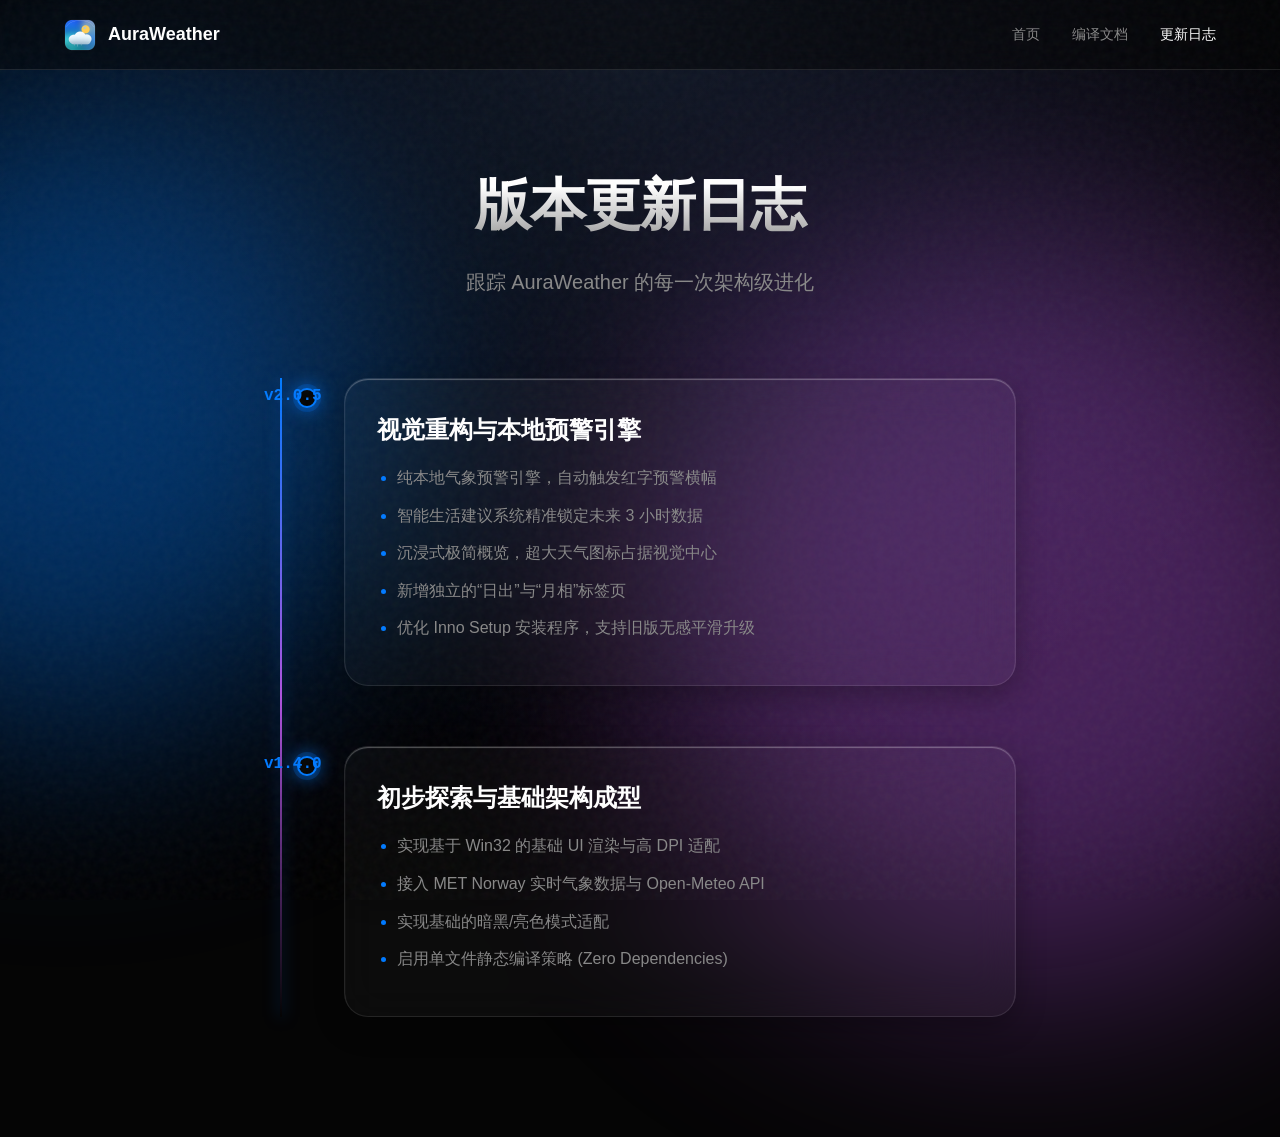
==== changelog.html @ 63a0156e "page" ====
<!DOCTYPE html>
<html lang="zh-CN">
<head>
    <meta charset="UTF-8">
    <meta name="viewport" content="width=device-width, initial-scale=1.0">
    <title>更新日志 - AuraWeather</title>
    <link rel="icon" type="image/png" href="logo.png">
    <style>
        :root {
            --bg: #050505;
            --text-main: #ffffff;
            --text-muted: #888888;
            --brand-blue: #007aff;
            --brand-purple: #af52de;
            --glass-bg: rgba(255, 255, 255, 0.03);
            --glass-border: rgba(255, 255, 255, 0.1);
            --glass-highlight: rgba(255, 255, 255, 0.3);
            --font-sans: -apple-system, BlinkMacSystemFont, "SF Pro Display", "Helvetica Neue", sans-serif;
        }
        * { margin: 0; padding: 0; box-sizing: border-box; -webkit-font-smoothing: antialiased; }
        
        body {
            background-color: var(--bg); color: var(--text-main);
            font-family: var(--font-sans); line-height: 1.6; overflow-x: hidden;
        }
        /* 全局噪点与极光 */
        body::before {
            content: ""; position: fixed; inset: 0; z-index: 9999; pointer-events: none;
            background-image: url("data:image/svg+xml,%3Csvg viewBox='0 0 200 200' xmlns='http://www.w3.org/2000/svg'%3E%3Cfilter id='noiseFilter'%3E%3CfeTurbulence type='fractalNoise' baseFrequency='0.65' numOctaves='3' stitchTiles='stitch'/%3E%3C/filter%3E%3Crect width='100%25' height='100%25' filter='url(%23noiseFilter)'/%3E%3C/svg%3E");
            opacity: 0.04;
        }
        .fluid-bg { position: fixed; inset: 0; z-index: -1; background: radial-gradient(circle at 50% 0%, #111827 0%, #000 70%); }
        .blob { position: absolute; border-radius: 50%; filter: blur(120px); opacity: 0.4; animation: float 20s infinite alternate; }
        .blob-1 { width: 50vw; height: 50vw; background: var(--brand-blue); top: 10vh; left: -20vw; }
        .blob-2 { width: 60vw; height: 60vw; background: var(--brand-purple); bottom: -10vh; right: -10vw; animation-delay: -5s; }
        @keyframes float { 100% { transform: translate(5%, 10%) scale(1.1); } }

        /* 导航栏 */
        nav {
            position: fixed; top: 0; width: 100%; height: 70px; z-index: 1000;
            display: flex; justify-content: center; align-items: center;
            background: rgba(5, 5, 5, 0.5); backdrop-filter: blur(20px); border-bottom: 1px solid var(--glass-border);
        }
        .nav-inner { width: 100%; max-width: 1200px; padding: 0 24px; display: flex; justify-content: space-between; align-items: center; }
        .brand { display: flex; align-items: center; gap: 12px; font-size: 18px; font-weight: 700; color: #fff; text-decoration: none; }
        .brand img { width: 32px; height: 32px; border-radius: 8px; }
        .nav-links { display: flex; gap: 32px; }
        .nav-links a { color: var(--text-muted); text-decoration: none; font-size: 14px; font-weight: 500; transition: color 0.3s; }
        .nav-links a:hover, .nav-links a.active { color: #fff; }

        /* 头部 */
        .header { text-align: center; padding: 160px 24px 80px; }
        .header h1 { font-size: 56px; font-weight: 800; letter-spacing: -0.02em; margin-bottom: 16px;
            background: linear-gradient(180deg, #fff 30%, #888 100%);
            -webkit-background-clip: text; -webkit-text-fill-color: transparent;
        }
        .header p { font-size: 20px; color: var(--text-muted); }

        /* 时间线 */
        .timeline { max-width: 800px; margin: 0 auto 120px; padding: 0 24px; position: relative; }
        /* 中央发光贯穿线 */
        .timeline::before {
            content: ''; position: absolute; top: 0; left: 40px; bottom: 0; width: 2px;
            background: linear-gradient(to bottom, var(--brand-blue), var(--brand-purple), transparent);
            box-shadow: 0 0 15px rgba(0, 122, 255, 0.5);
        }

        .timeline-item { position: relative; padding-left: 80px; margin-bottom: 60px; }
        /* 节点脉冲光效 */
        .timeline-item::before {
            content: ''; position: absolute; left: 33px; top: 10px; width: 16px; height: 16px;
            background: var(--bg); border: 2px solid var(--brand-blue); border-radius: 50%;
            box-shadow: 0 0 0 4px rgba(0, 122, 255, 0.2), 0 0 20px var(--brand-blue);
            transition: all 0.3s;
        }
        .timeline-item:hover::before { background: var(--brand-blue); box-shadow: 0 0 0 6px rgba(0,122,255,0.3), 0 0 30px var(--brand-blue); }

        /* 左侧版本号 */
        .version-tag {
            position: absolute; left: 0; top: 6px; font-family: "SF Mono", monospace;
            font-size: 16px; font-weight: 700; color: var(--brand-blue);
        }

        /* 玻璃卡片 */
        .glass-card {
            background: var(--glass-bg); border: 1px solid var(--glass-border);
            border-radius: 24px; padding: 32px; backdrop-filter: blur(20px);
            box-shadow: inset 0 1px 1px var(--glass-highlight), 0 10px 30px rgba(0,0,0,0.3);
            transition: transform 0.3s, border-color 0.3s;
        }
        .glass-card:hover { transform: translateY(-2px); border-color: rgba(255,255,255,0.2); }
        
        .glass-card h2 { font-size: 24px; font-weight: 700; color: #fff; margin-bottom: 16px; }
        .glass-card ul { padding-left: 20px; color: var(--text-muted); font-size: 16px; }
        .glass-card li { margin-bottom: 12px; }
        .glass-card li::marker { color: var(--brand-blue); }

        @media (max-width: 900px) {
            .nav-links { display: none; }
            .header h1 { font-size: 40px; }
            .timeline { padding-left: 10px; }
            .timeline::before { left: 20px; }
            .timeline-item { padding-left: 50px; }
            .timeline-item::before { left: 13px; }
            .version-tag { position: static; display: block; margin-bottom: 12px; }
        }
    </style>
</head>
<body>
    <div class="fluid-bg"><div class="blob blob-1"></div><div class="blob blob-2"></div></div>

    <nav>
        <div class="nav-inner">
            <a href="index.html" class="brand"><img src="logo.png" alt="Logo"> AuraWeather</a>
            <div class="nav-links">
                <a href="index.html">首页</a>
                <a href="docs.html">编译文档</a>
                <a href="changelog.html" class="active">更新日志</a>
            </div>
        </div>
    </nav>

    <header class="header">
        <h1>版本更新日志</h1>
        <p>跟踪 AuraWeather 的每一次架构级进化</p>
    </header>

    <main class="timeline">
        <!-- v2.0.5 -->
        <div class="timeline-item">
            <div class="version-tag">v2.0.5</div>
            <div class="glass-card">
                <h2>视觉重构与本地预警引擎</h2>
                <ul>
                    <li>纯本地气象预警引擎，自动触发红字预警横幅</li>
                    <li>智能生活建议系统精准锁定未来 3 小时数据</li>
                    <li>沉浸式极简概览，超大天气图标占据视觉中心</li>
                    <li>新增独立的“日出”与“月相”标签页</li>
                    <li>优化 Inno Setup 安装程序，支持旧版无感平滑升级</li>
                </ul>
            </div>
        </div>

        <!-- v1.4.0 -->
        <div class="timeline-item">
            <div class="version-tag">v1.4.0</div>
            <div class="glass-card">
                <h2>初步探索与基础架构成型</h2>
                <ul>
                    <li>实现基于 Win32 的基础 UI 渲染与高 DPI 适配</li>
                    <li>接入 MET Norway 实时气象数据与 Open-Meteo API</li>
                    <li>实现基础的暗黑/亮色模式适配</li>
                    <li>启用单文件静态编译策略 (Zero Dependencies)</li>
                </ul>
            </div>
        </div>
    </main>
</body>
</html>
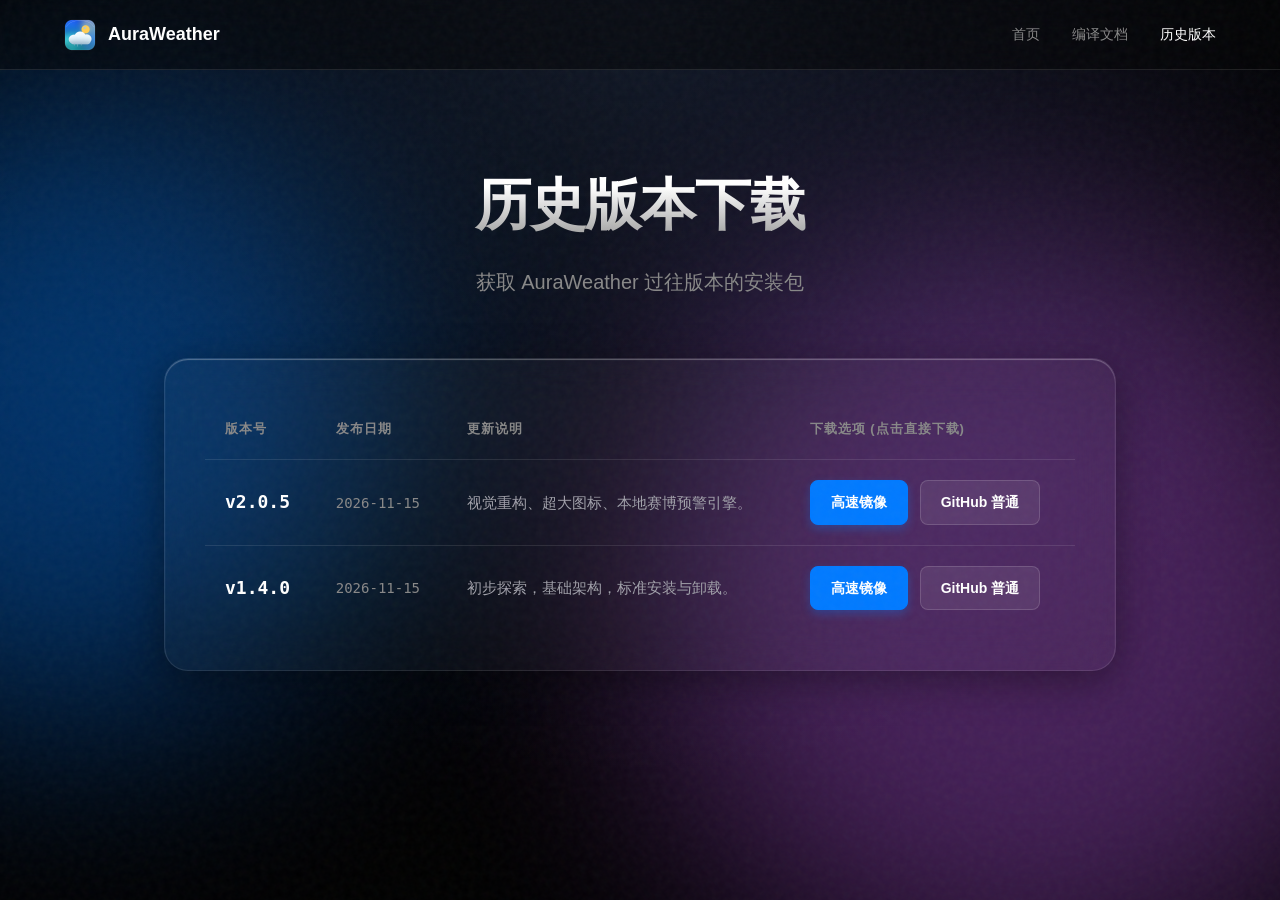
==== commit e62f5d1a: "update" ====
--- a/changelog.html
+++ b/changelog.html
@@ -3,12 +3,13 @@
 <head>
     <meta charset="UTF-8">
     <meta name="viewport" content="width=device-width, initial-scale=1.0">
-    <title>更新日志 - AuraWeather</title>
+    <title>历史版本 - AuraWeather</title>
     <link rel="icon" type="image/png" href="logo.png">
     <style>
         :root {
             --bg: #050505;
             --text-main: #ffffff;
+            --text-secondary: #a1a1aa;
             --text-muted: #888888;
             --brand-blue: #007aff;
             --brand-purple: #af52de;
@@ -16,19 +17,14 @@
             --glass-border: rgba(255, 255, 255, 0.1);
             --glass-highlight: rgba(255, 255, 255, 0.3);
             --font-sans: -apple-system, BlinkMacSystemFont, "SF Pro Display", "Helvetica Neue", sans-serif;
+            --font-mono: "SF Mono", "Fira Code", monospace;
         }
         * { margin: 0; padding: 0; box-sizing: border-box; -webkit-font-smoothing: antialiased; }
         
-        body {
-            background-color: var(--bg); color: var(--text-main);
-            font-family: var(--font-sans); line-height: 1.6; overflow-x: hidden;
-        }
+        body { background-color: var(--bg); color: var(--text-main); font-family: var(--font-sans); line-height: 1.6; overflow-x: hidden; }
+        
         /* 全局噪点与极光 */
-        body::before {
-            content: ""; position: fixed; inset: 0; z-index: 9999; pointer-events: none;
-            background-image: url("data:image/svg+xml,%3Csvg viewBox='0 0 200 200' xmlns='http://www.w3.org/2000/svg'%3E%3Cfilter id='noiseFilter'%3E%3CfeTurbulence type='fractalNoise' baseFrequency='0.65' numOctaves='3' stitchTiles='stitch'/%3E%3C/filter%3E%3Crect width='100%25' height='100%25' filter='url(%23noiseFilter)'/%3E%3C/svg%3E");
-            opacity: 0.04;
-        }
+        body::before { content: ""; position: fixed; inset: 0; z-index: 9999; pointer-events: none; background-image: url("data:image/svg+xml,%3Csvg viewBox='0 0 200 200' xmlns='http://www.w3.org/2000/svg'%3E%3Cfilter id='noiseFilter'%3E%3CfeTurbulence type='fractalNoise' baseFrequency='0.65' numOctaves='3' stitchTiles='stitch'/%3E%3C/filter%3E%3Crect width='100%25' height='100%25' filter='url(%23noiseFilter)'/%3E%3C/svg%3E"); opacity: 0.04; }
         .fluid-bg { position: fixed; inset: 0; z-index: -1; background: radial-gradient(circle at 50% 0%, #111827 0%, #000 70%); }
         .blob { position: absolute; border-radius: 50%; filter: blur(120px); opacity: 0.4; animation: float 20s infinite alternate; }
         .blob-1 { width: 50vw; height: 50vw; background: var(--brand-blue); top: 10vh; left: -20vw; }
@@ -36,11 +32,7 @@
         @keyframes float { 100% { transform: translate(5%, 10%) scale(1.1); } }
 
         /* 导航栏 */
-        nav {
-            position: fixed; top: 0; width: 100%; height: 70px; z-index: 1000;
-            display: flex; justify-content: center; align-items: center;
-            background: rgba(5, 5, 5, 0.5); backdrop-filter: blur(20px); border-bottom: 1px solid var(--glass-border);
-        }
+        nav { position: fixed; top: 0; width: 100%; height: 70px; z-index: 1000; display: flex; justify-content: center; align-items: center; background: rgba(5, 5, 5, 0.5); backdrop-filter: blur(20px); border-bottom: 1px solid var(--glass-border); }
         .nav-inner { width: 100%; max-width: 1200px; padding: 0 24px; display: flex; justify-content: space-between; align-items: center; }
         .brand { display: flex; align-items: center; gap: 12px; font-size: 18px; font-weight: 700; color: #fff; text-decoration: none; }
         .brand img { width: 32px; height: 32px; border-radius: 8px; }
@@ -49,60 +41,43 @@
         .nav-links a:hover, .nav-links a.active { color: #fff; }
 
         /* 头部 */
-        .header { text-align: center; padding: 160px 24px 80px; }
-        .header h1 { font-size: 56px; font-weight: 800; letter-spacing: -0.02em; margin-bottom: 16px;
-            background: linear-gradient(180deg, #fff 30%, #888 100%);
-            -webkit-background-clip: text; -webkit-text-fill-color: transparent;
-        }
+        .header { text-align: center; padding: 160px 24px 60px; }
+        .header h1 { font-size: 56px; font-weight: 800; letter-spacing: -0.02em; margin-bottom: 16px; background: linear-gradient(180deg, #fff 30%, #888 100%); -webkit-background-clip: text; -webkit-text-fill-color: transparent; }
         .header p { font-size: 20px; color: var(--text-muted); }
 
-        /* 时间线 */
-        .timeline { max-width: 800px; margin: 0 auto 120px; padding: 0 24px; position: relative; }
-        /* 中央发光贯穿线 */
-        .timeline::before {
-            content: ''; position: absolute; top: 0; left: 40px; bottom: 0; width: 2px;
-            background: linear-gradient(to bottom, var(--brand-blue), var(--brand-purple), transparent);
-            box-shadow: 0 0 15px rgba(0, 122, 255, 0.5);
-        }
+        /* 表格容器 */
+        .table-container { max-width: 1000px; margin: 0 auto 120px; padding: 0 24px; }
+        .glass-panel { background: var(--glass-bg); border: 1px solid var(--glass-border); border-radius: 24px; padding: 40px; backdrop-filter: blur(20px); box-shadow: inset 0 1px 1px var(--glass-highlight), 0 10px 40px rgba(0,0,0,0.4); overflow-x: auto; }
 
-        .timeline-item { position: relative; padding-left: 80px; margin-bottom: 60px; }
-        /* 节点脉冲光效 */
-        .timeline-item::before {
-            content: ''; position: absolute; left: 33px; top: 10px; width: 16px; height: 16px;
-            background: var(--bg); border: 2px solid var(--brand-blue); border-radius: 50%;
-            box-shadow: 0 0 0 4px rgba(0, 122, 255, 0.2), 0 0 20px var(--brand-blue);
-            transition: all 0.3s;
-        }
-        .timeline-item:hover::before { background: var(--brand-blue); box-shadow: 0 0 0 6px rgba(0,122,255,0.3), 0 0 30px var(--brand-blue); }
+        /* 表格样式 */
+        table { width: 100%; border-collapse: collapse; min-width: 700px; }
+        th, td { padding: 20px; text-align: left; border-bottom: 1px solid var(--glass-border); }
+        th { color: var(--text-muted); font-size: 13px; font-weight: 600; text-transform: uppercase; letter-spacing: 1px; }
+        td { font-size: 15px; }
+        tr:last-child td { border-bottom: none; }
+        tr:hover { background: rgba(255, 255, 255, 0.02); }
+        
+        .version-tag { font-family: "SF Mono", monospace; font-weight: 700; font-size: 18px; color: #fff; }
+        .date-text { color: var(--text-muted); font-size: 14px; font-family: "SF Mono", monospace; }
+        .desc-text { color: var(--text-secondary); }
 
-        /* 左侧版本号 */
-        .version-tag {
-            position: absolute; left: 0; top: 6px; font-family: "SF Mono", monospace;
-            font-size: 16px; font-weight: 700; color: var(--brand-blue);
-        }
-
-        /* 玻璃卡片 */
-        .glass-card {
-            background: var(--glass-bg); border: 1px solid var(--glass-border);
-            border-radius: 24px; padding: 32px; backdrop-filter: blur(20px);
-            box-shadow: inset 0 1px 1px var(--glass-highlight), 0 10px 30px rgba(0,0,0,0.3);
-            transition: transform 0.3s, border-color 0.3s;
-        }
-        .glass-card:hover { transform: translateY(-2px); border-color: rgba(255,255,255,0.2); }
+        /* 下载按钮组 */
+        .download-actions { display: flex; gap: 12px; }
+        .btn-sm { display: inline-flex; align-items: center; justify-content: center; padding: 10px 20px; border-radius: 8px; font-size: 14px; font-weight: 600; text-decoration: none; transition: all 0.2s; cursor: pointer; }
         
-        .glass-card h2 { font-size: 24px; font-weight: 700; color: #fff; margin-bottom: 16px; }
-        .glass-card ul { padding-left: 20px; color: var(--text-muted); font-size: 16px; }
-        .glass-card li { margin-bottom: 12px; }
-        .glass-card li::marker { color: var(--brand-blue); }
+        /* 核心修改：高速用实色蓝底，普通用暗色底 */
+        .btn-fast { background: var(--brand-blue); color: #fff; border: 1px solid var(--brand-blue); box-shadow: 0 4px 10px rgba(0, 122, 255, 0.3); }
+        .btn-fast:hover { background: #0066d6; box-shadow: 0 0 15px rgba(0, 122, 255, 0.5); }
+        
+        .btn-normal { background: rgba(255,255,255,0.08); color: #fff; border: 1px solid rgba(255,255,255,0.15); }
+        .btn-normal:hover { background: rgba(255,255,255,0.15); }
 
         @media (max-width: 900px) {
             .nav-links { display: none; }
             .header h1 { font-size: 40px; }
-            .timeline { padding-left: 10px; }
-            .timeline::before { left: 20px; }
-            .timeline-item { padding-left: 50px; }
-            .timeline-item::before { left: 13px; }
-            .version-tag { position: static; display: block; margin-bottom: 12px; }
+            .glass-panel { padding: 20px; }
+            .download-actions { flex-direction: column; }
+            .btn-sm { width: 100%; }
         }
     </style>
 </head>
@@ -115,44 +90,56 @@
             <div class="nav-links">
                 <a href="index.html">首页</a>
                 <a href="docs.html">编译文档</a>
-                <a href="changelog.html" class="active">更新日志</a>
+                <a href="changelog.html" class="active">历史版本</a>
             </div>
         </div>
     </nav>
 
     <header class="header">
-        <h1>版本更新日志</h1>
-        <p>跟踪 AuraWeather 的每一次架构级进化</p>
+        <h1>历史版本下载</h1>
+        <p>获取 AuraWeather 过往版本的安装包</p>
     </header>
 
-    <main class="timeline">
-        <!-- v2.0.5 -->
-        <div class="timeline-item">
-            <div class="version-tag">v2.0.5</div>
-            <div class="glass-card">
-                <h2>视觉重构与本地预警引擎</h2>
-                <ul>
-                    <li>纯本地气象预警引擎，自动触发红字预警横幅</li>
-                    <li>智能生活建议系统精准锁定未来 3 小时数据</li>
-                    <li>沉浸式极简概览，超大天气图标占据视觉中心</li>
-                    <li>新增独立的“日出”与“月相”标签页</li>
-                    <li>优化 Inno Setup 安装程序，支持旧版无感平滑升级</li>
-                </ul>
-            </div>
-        </div>
-
-        <!-- v1.4.0 -->
-        <div class="timeline-item">
-            <div class="version-tag">v1.4.0</div>
-            <div class="glass-card">
-                <h2>初步探索与基础架构成型</h2>
-                <ul>
-                    <li>实现基于 Win32 的基础 UI 渲染与高 DPI 适配</li>
-                    <li>接入 MET Norway 实时气象数据与 Open-Meteo API</li>
-                    <li>实现基础的暗黑/亮色模式适配</li>
-                    <li>启用单文件静态编译策略 (Zero Dependencies)</li>
-                </ul>
-            </div>
+    <main class="table-container">
+        <div class="glass-panel">
+            <table>
+                <thead>
+                    <tr>
+                        <th>版本号</th>
+                        <th>发布日期</th>
+                        <th>更新说明</th>
+                        <th>下载选项 (点击直接下载)</th>
+                    </tr>
+                </thead>
+                <tbody>
+                    <!-- v2.0.5 最新版 -->
+                    <tr>
+                        <td><span class="version-tag">v2.0.5</span></td>
+                        <td><span class="date-text">2026-11-15</span></td>
+                        <td><span class="desc-text">视觉重构、超大图标、本地赛博预警引擎。</span></td>
+                        <td>
+                            <!-- 高速在第一位，普通在第二位 -->
+                            <div class="download-actions">
+                                <a href="https://ghfast.top/https://github.com/Vertex-Wu/AuraWeather/releases/download/v2.0.5/AuraWeather_Setup_v2.0.5.exe" class="btn-sm btn-fast">高速镜像</a>
+                                <a href="https://github.com/Vertex-Wu/AuraWeather/releases/download/v2.0.5/AuraWeather_Setup_v2.0.5.exe" class="btn-sm btn-normal">GitHub 普通</a>
+                            </div>
+                        </td>
+                    </tr>
+                    
+                    <!-- v1.4.0 历史版 -->
+                    <tr>
+                        <td><span class="version-tag">v1.4.0</span></td>
+                        <td><span class="date-text">2026-11-15</span></td>
+                        <td><span class="desc-text">初步探索，基础架构，标准安装与卸载。</span></td>
+                        <td>
+                            <div class="download-actions">
+                                <a href="https://ghfast.top/https://github.com/Vertex-Wu/AuraWeather/releases/download/v1.4.0/AuraWeather_Setup_v1.4.0.exe" class="btn-sm btn-fast">高速镜像</a>
+                                <a href="https://github.com/Vertex-Wu/AuraWeather/releases/download/v1.4.0/AuraWeather_Setup_v1.4.0.exe" class="btn-sm btn-normal">GitHub 普通</a>
+                            </div>
+                        </td>
+                    </tr>
+                </tbody>
+            </table>
         </div>
     </main>
 </body>
